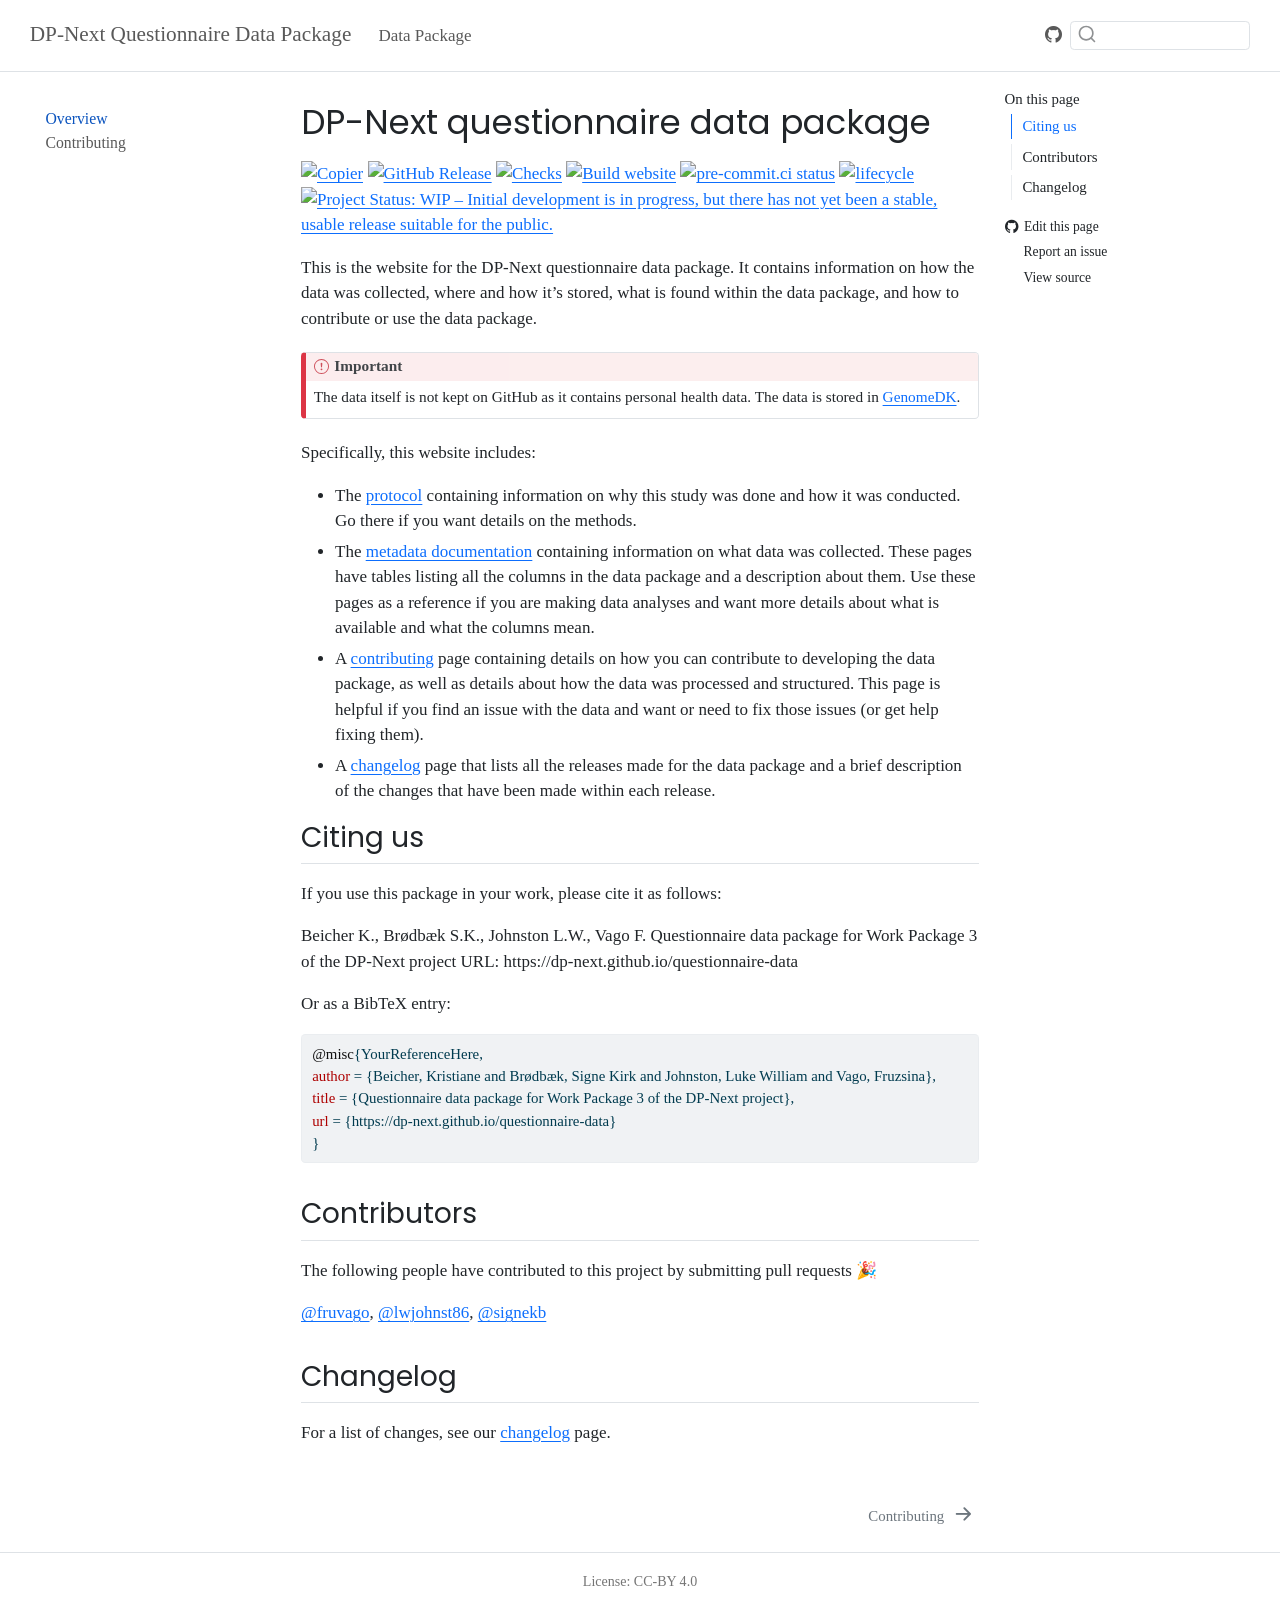
==== index.html @ 66347a00 "Built site for gh-pages" ====
<!DOCTYPE html>
<html xmlns="http://www.w3.org/1999/xhtml" lang="en" xml:lang="en"><head>

<meta charset="utf-8">
<meta name="generator" content="quarto-1.10.19">

<meta name="viewport" content="width=device-width, initial-scale=1.0, user-scalable=yes">


<title>DP-Next questionnaire data package – DP-Next Questionnaire Data Package</title>
<style>
/* Default styles provided by pandoc.
** See https://pandoc.org/MANUAL.html#variables-for-html for config info.
*/
span.smallcaps{font-variant: small-caps;}
div.columns{display: flex; gap: 1.5em;}
div.column{flex: auto;}
@media screen {
div.columns{gap: min(4vw, 1.5em);}
div.column{overflow-x: auto;}
}
div.hanging-indent{margin-left: 1.5em; text-indent: -1.5em;}
ul.task-list{list-style: none;}
ul.task-list li input[type="checkbox"] {
  width: 0.8em;
  margin: 0 0.8em 0.2em -1em; /* quarto-specific, see https://github.com/quarto-dev/quarto-cli/issues/4556 */ 
  vertical-align: middle;
}
/* CSS for syntax highlighting */
html { -webkit-text-size-adjust: 100%; }
pre > code.sourceCode { white-space: pre; position: relative; }
pre > code.sourceCode > span { display: inline-block; line-height: 1.25; }
pre > code.sourceCode > span:empty { height: 1.2em; }
.sourceCode { overflow: visible; }
code.sourceCode > span { color: inherit; text-decoration: inherit; }
div.sourceCode { margin: 1em 0; }
pre.sourceCode { margin: 0; }
@media screen {
div.sourceCode { overflow: auto; }
}
@media print {
pre > code.sourceCode { white-space: pre-wrap; }
pre > code.sourceCode > span { text-indent: -5em; padding-left: 5em; }
}
pre.numberSource code
  { counter-reset: source-line 0; }
pre.numberSource code > span
  { position: relative; left: -4em; counter-increment: source-line; }
pre.numberSource code > span > a:first-child::before
  { content: counter(source-line);
    position: relative; left: -1em; text-align: right; vertical-align: baseline;
    border: none; display: inline-block;
    -webkit-touch-callout: none; -webkit-user-select: none;
    -khtml-user-select: none; -moz-user-select: none;
    -ms-user-select: none; user-select: none;
    padding: 0 4px; width: 4em;
  }
pre.numberSource { margin-left: 3em;  padding-left: 4px; }
div.sourceCode
  {   }
@media screen {
pre > code.sourceCode > span > a:first-child::before { text-decoration: underline; }
}
</style>


<script src="site_libs/quarto-nav/quarto-nav.js"></script>
<script src="site_libs/clipboard/clipboard.min.js"></script>
<script src="site_libs/quarto-search/autocomplete.umd.js"></script>
<script src="site_libs/quarto-search/fuse.min.js"></script>
<script src="site_libs/quarto-search/quarto-search.js"></script>
<meta name="quarto:offset" content="./">
<link href="./CONTRIBUTING.html" rel="next">
<script src="site_libs/quarto-html/quarto.js" type="module"></script>
<script src="site_libs/quarto-html/tabsets/tabsets.js" type="module"></script>
<script src="site_libs/quarto-html/popper.min.js"></script>
<script src="site_libs/quarto-html/tippy.umd.min.js"></script>
<script src="site_libs/quarto-html/anchor.min.js"></script>
<link href="site_libs/quarto-html/tippy.css" rel="stylesheet">
<link href="site_libs/quarto-html/quarto-syntax-highlighting-36cdc48dda81c34af8c8a2c16930a59d.css" rel="stylesheet" class="quarto-color-scheme" id="quarto-text-highlighting-styles">
<link href="site_libs/quarto-html/quarto-syntax-highlighting-dark-801cf3bf212bac7d87adccf409322fb4.css" rel="stylesheet" class="quarto-color-scheme quarto-color-alternate" id="quarto-text-highlighting-styles">
<link href="site_libs/quarto-html/quarto-syntax-highlighting-36cdc48dda81c34af8c8a2c16930a59d.css" rel="stylesheet" class="quarto-color-scheme-extra" id="quarto-text-highlighting-styles">
<script src="site_libs/bootstrap/bootstrap.min.js"></script>
<link href="site_libs/bootstrap/bootstrap-icons.css" rel="stylesheet">
<link href="site_libs/bootstrap/bootstrap-32b4eb3db1faca2089470d27ab2584d3.min.css" rel="stylesheet" append-hash="true" class="quarto-color-scheme" id="quarto-bootstrap" data-mode="light">
<link href="site_libs/bootstrap/bootstrap-dark-32b4eb3db1faca2089470d27ab2584d3.min.css" rel="stylesheet" append-hash="true" class="quarto-color-scheme quarto-color-alternate" id="quarto-bootstrap" data-mode="light">
<link href="site_libs/bootstrap/bootstrap-32b4eb3db1faca2089470d27ab2584d3.min.css" rel="stylesheet" append-hash="true" class="quarto-color-scheme-extra" id="quarto-bootstrap" data-mode="light">
<script id="quarto-search-options" type="application/json">{
  "location": "navbar",
  "copy-button": false,
  "collapse-after": 3,
  "panel-placement": "end",
  "type": "textbox",
  "limit": 50,
  "keyboard-shortcut": [
    "f",
    "/",
    "s"
  ],
  "language": {
    "search-no-results-text": "No results",
    "search-matching-documents-text": "matching documents",
    "search-copy-link-title": "Copy link to search",
    "search-hide-matches-text": "Hide additional matches",
    "search-more-match-text": "more match in this document",
    "search-more-matches-text": "more matches in this document",
    "search-clear-button-title": "Clear",
    "search-text-placeholder": "",
    "search-detached-cancel-button-title": "Cancel",
    "search-submit-button-title": "Submit",
    "search-label": "Search"
  }
}</script>


</head>

<body class="nav-sidebar floating nav-fixed quarto-light">

<div id="quarto-search-results"></div>
  <header id="quarto-header" class="headroom fixed-top">
    <nav class="navbar navbar-expand-lg " data-bs-theme="dark">
      <div class="navbar-container container-fluid">
      <div class="navbar-brand-container mx-auto">
    <a class="navbar-brand" href="./index.html">
    <span class="navbar-title">DP-Next Questionnaire Data Package</span>
    </a>
  </div>
            <div id="quarto-search" class="" title="Search"></div>
          <button class="navbar-toggler" type="button" data-bs-toggle="collapse" data-bs-target="#navbarCollapse" aria-controls="navbarCollapse" role="menu" aria-expanded="false" aria-label="Toggle navigation" onclick="if (window.quartoToggleHeadroom) { window.quartoToggleHeadroom(); }">
  <span class="navbar-toggler-icon"></span>
</button>
          <div class="collapse navbar-collapse" id="navbarCollapse">
            <ul class="navbar-nav navbar-nav-scroll me-auto">
  <li class="nav-item">
    <a class="nav-link" href="./docs/metadata/index.html"> 
<span class="menu-text">Data Package</span></a>
  </li>  
</ul>
          </div> <!-- /navcollapse -->
            <div class="quarto-navbar-tools">
    <a href="https://github.com/dp-next/questionnaire-data" title="" class="quarto-navigation-tool px-1" aria-label="GitHub icon: Source repository"><i class="bi bi-github"></i></a>
</div>
      </div> <!-- /container-fluid -->
    </nav>
  <nav class="quarto-secondary-nav">
    <div class="container-fluid d-flex">
      <button type="button" class="quarto-btn-toggle btn" data-bs-toggle="collapse" role="button" data-bs-target=".quarto-sidebar-collapse-item" aria-controls="quarto-sidebar" aria-expanded="false" aria-label="Toggle sidebar navigation" onclick="if (window.quartoToggleHeadroom) { window.quartoToggleHeadroom(); }">
        <i class="bi bi-layout-text-sidebar-reverse"></i>
      </button>
        <nav class="quarto-page-breadcrumbs" aria-label="breadcrumb"><ol class="breadcrumb"><li class="breadcrumb-item"><a href="./index.html">Overview</a></li></ol></nav>
        <a class="flex-grow-1" role="navigation" data-bs-toggle="collapse" data-bs-target=".quarto-sidebar-collapse-item" aria-controls="quarto-sidebar" aria-expanded="false" aria-label="Toggle sidebar navigation" onclick="if (window.quartoToggleHeadroom) { window.quartoToggleHeadroom(); }">      
        </a>
    </div>
  </nav>
</header>
<!-- content -->
<div id="quarto-content" class="quarto-container page-columns page-rows-contents page-layout-article page-navbar">
<!-- sidebar -->
  <nav id="quarto-sidebar" class="sidebar collapse collapse-horizontal quarto-sidebar-collapse-item sidebar-navigation floating overflow-auto">
    <div class="sidebar-menu-container"> 
    <ul class="list-unstyled mt-1">
        <li class="sidebar-item">
  <div class="sidebar-item-container"> 
  <a href="./index.html" class="sidebar-item-text sidebar-link active">
 <span class="menu-text">Overview</span></a>
  </div>
</li>
        <li class="sidebar-item">
  <div class="sidebar-item-container"> 
  <a href="./CONTRIBUTING.html" class="sidebar-item-text sidebar-link">
 <span class="menu-text">Contributing</span></a>
  </div>
</li>
    </ul>
    </div>
</nav>
<div id="quarto-sidebar-glass" class="quarto-sidebar-collapse-item" data-bs-toggle="collapse" data-bs-target=".quarto-sidebar-collapse-item"></div>
<!-- margin-sidebar -->
    <div id="quarto-margin-sidebar" class="sidebar margin-sidebar">
        <nav id="TOC" role="doc-toc" class="toc-active">
    <h2 id="toc-title">On this page</h2>
   
  <ul>
  <li><a href="#citing-us" id="toc-citing-us" class="nav-link active" data-scroll-target="#citing-us">Citing us</a></li>
  <li><a href="#contributors" id="toc-contributors" class="nav-link" data-scroll-target="#contributors">Contributors</a></li>
  <li><a href="#changelog" id="toc-changelog" class="nav-link" data-scroll-target="#changelog">Changelog</a></li>
  </ul>
<div class="toc-actions"><ul><li><a href="https://github.com/dp-next/questionnaire-data/edit/main/index.qmd" class="toc-action"><i class="bi bi-github"></i>Edit this page</a></li><li><a href="https://github.com/dp-next/questionnaire-data/issues/new" class="toc-action"><i class="bi empty"></i>Report an issue</a></li><li><a href="https://github.com/dp-next/questionnaire-data/blob/main/index.qmd" class="toc-action"><i class="bi empty"></i>View source</a></li></ul></div></nav>
    </div>
<!-- main -->
<main class="content" id="quarto-document-content">

<header id="title-block-header" class="quarto-title-block default">
<div class="quarto-title">
<h1 class="title">DP-Next questionnaire data package</h1>
</div>



<div class="quarto-title-meta">

    
  
    
  </div>
  


</header>


<!-- TODO: Include DOI after uploading -->
<p><a href="https://github.com/copier-org/copier"><img src="https://img.shields.io/endpoint?url=https://raw.githubusercontent.com/copier-org/copier/master/img/badge/badge-grayscale-inverted-border-teal.json?raw=true.svg" class="img-fluid" alt="Copier"></a> <a href="https://github.com/dp-next/questionnaire-data/releases/latest"><img src="https://img.shields.io/github/v/release/dp-next/questionnaire-data.svg" class="img-fluid" alt="GitHub Release"></a> <a href="https://github.com/dp-next/questionnaire-data/actions/workflows/checks.yml"><img src="https://github.com/dp-next/questionnaire-data/actions/workflows/checks.yml/badge.svg" class="img-fluid" alt="Checks"></a> <a href="https://github.com/dp-next/questionnaire-data/actions/workflows/build-website.yml"><img src="https://github.com/dp-next/questionnaire-data/actions/workflows/build-website.yml/badge.svg" class="img-fluid" alt="Build website"></a> <a href="https://results.pre-commit.ci/latest/github/dp-next/questionnaire-data/main"><img src="https://results.pre-commit.ci/badge/github/dp-next/questionnaire-data/main.svg" class="img-fluid" alt="pre-commit.ci status"></a> <a href="https://lifecycle.r-lib.org/articles/stages.html#experimental"><img src="https://lifecycle.r-lib.org/articles/figures/lifecycle-experimental.svg" class="img-fluid" alt="lifecycle"></a> <a href="https://www.repostatus.org/#wip"><img src="https://www.repostatus.org/badges/latest/wip.svg" class="img-fluid" alt="Project Status: WIP – Initial development is in progress, but there has not yet been a stable, usable release suitable for the public."></a> <!-- [![Project Status: Active – The project has reached a stable, usable state and is being actively developed.](https://www.repostatus.org/badges/latest/active.svg)](https://www.repostatus.org/#active) --></p>
<p>This is the website for the DP-Next questionnaire data package. It contains information on how the data was collected, where and how it’s stored, what is found within the data package, and how to contribute or use the data package.</p>
<div class="callout callout-style-default callout-important callout-titled">
<div class="callout-header d-flex align-content-center">
<div class="callout-icon-container">
<i class="callout-icon"></i>
</div>
<div class="callout-title-container flex-fill">
Important
</div>
</div>
<div class="callout-body-container callout-body">
<p>The data itself is not kept on GitHub as it contains personal health data. The data is stored in <a href="https://genome.au.dk">GenomeDK</a>.</p>
</div>
</div>
<p>Specifically, this website includes:</p>
<ul>
<li>The <a href="docs/protocol.qmd">protocol</a> containing information on why this study was done and how it was conducted. Go there if you want details on the methods.</li>
<li>The <a href="./docs/metadata/index.html">metadata documentation</a> containing information on what data was collected. These pages have tables listing all the columns in the data package and a description about them. Use these pages as a reference if you are making data analyses and want more details about what is available and what the columns mean.</li>
<li>A <a href="./CONTRIBUTING.html">contributing</a> page containing details on how you can contribute to developing the data package, as well as details about how the data was processed and structured. This page is helpful if you find an issue with the data and want or need to fix those issues (or get help fixing them).</li>
<li>A <a href="./CHANGELOG.html">changelog</a> page that lists all the releases made for the data package and a brief description of the changes that have been made within each release.</li>
</ul>
<section id="citing-us" class="level2">
<h2 class="anchored" data-anchor-id="citing-us">Citing us</h2>
<p>If you use this package in your work, please cite it as follows:</p>
<p>Beicher K., Brødbæk S.K., Johnston L.W., Vago F. Questionnaire data package for Work Package 3 of the DP-Next project URL: https://dp-next.github.io/questionnaire-data</p>
<p>Or as a BibTeX entry:</p>
<div class="code-copy-outer-scaffold"><div class="sourceCode" id="cb1"><pre class="sourceCode bibtex code-with-copy"><code class="sourceCode bibtex"><span id="cb1-1"><a href="#cb1-1" aria-hidden="true" tabindex="-1"></a><span class="va">@misc</span>{<span class="ot">YourReferenceHere</span>,</span>
<span id="cb1-2"><a href="#cb1-2" aria-hidden="true" tabindex="-1"></a><span class="dt">author</span> = {Beicher, Kristiane and Brødbæk, Signe Kirk and Johnston, Luke William and Vago, Fruzsina},</span>
<span id="cb1-3"><a href="#cb1-3" aria-hidden="true" tabindex="-1"></a><span class="dt">title</span> = {Questionnaire data package for Work Package 3 of the DP-Next project},</span>
<span id="cb1-4"><a href="#cb1-4" aria-hidden="true" tabindex="-1"></a><span class="dt">url</span> = {https://dp-next.github.io/questionnaire-data}</span>
<span id="cb1-5"><a href="#cb1-5" aria-hidden="true" tabindex="-1"></a>}</span></code></pre></div><button title="Copy to Clipboard" class="code-copy-button"><i class="bi"></i></button></div>
</section>
<section id="contributors" class="level2">
<h2 class="anchored" data-anchor-id="contributors">Contributors</h2>
<p>The following people have contributed to this project by submitting pull requests <span class="emoji" data-emoji="tada">🎉</span></p>
<p><a href="https://github.com/fruvago">@fruvago</a>, <a href="https://github.com/lwjohnst86">@lwjohnst86</a>, <a href="https://github.com/signekb">@signekb</a></p>
</section>
<section id="changelog" class="level2">
<h2 class="anchored" data-anchor-id="changelog">Changelog</h2>
<p>For a list of changes, see our <a href="./CHANGELOG.html">changelog</a> page.</p>


</section>

</main> <!-- /main -->
<script id="quarto-html-after-body" type="application/javascript">
  window.document.addEventListener("DOMContentLoaded", function (event) {
    const icon = "";
    const anchorJS = new window.AnchorJS();
    anchorJS.options = {
      placement: 'right',
      icon: icon
    };
    anchorJS.add('.anchored');
    const isCodeAnnotation = (el) => {
      for (const clz of el.classList) {
        if (clz.startsWith('code-annotation-')) {                     
          return true;
        }
      }
      return false;
    }
    const onCopySuccess = function(e) {
      // button target
      const button = e.trigger;
      // don't keep focus
      button.blur();
      // flash "checked"
      button.classList.add('code-copy-button-checked');
      var currentTitle = button.getAttribute("title");
      button.setAttribute("title", "Copied!");
      let tooltip;
      if (window.bootstrap) {
        button.setAttribute("data-bs-toggle", "tooltip");
        button.setAttribute("data-bs-placement", "left");
        button.setAttribute("data-bs-title", "Copied!");
        tooltip = new bootstrap.Tooltip(button, 
          { trigger: "manual", 
            customClass: "code-copy-button-tooltip",
            offset: [0, -8]});
        tooltip.show();    
      }
      setTimeout(function() {
        if (tooltip) {
          tooltip.hide();
          button.removeAttribute("data-bs-title");
          button.removeAttribute("data-bs-toggle");
          button.removeAttribute("data-bs-placement");
        }
        button.setAttribute("title", currentTitle);
        button.classList.remove('code-copy-button-checked');
      }, 1000);
      // clear code selection
      e.clearSelection();
    }
    const getTextToCopy = function(trigger) {
      const outerScaffold = trigger.parentElement.cloneNode(true);
      const codeEl = outerScaffold.querySelector('code');
      for (const childEl of codeEl.children) {
        if (isCodeAnnotation(childEl)) {
          childEl.remove();
        }
      }
      return codeEl.innerText;
    }
    const clipboard = new window.ClipboardJS('.code-copy-button:not([data-in-quarto-modal])', {
      text: getTextToCopy
    });
    clipboard.on('success', onCopySuccess);
    if (window.document.getElementById('quarto-embedded-source-code-modal')) {
      const clipboardModal = new window.ClipboardJS('.code-copy-button[data-in-quarto-modal]', {
        text: getTextToCopy,
        container: window.document.getElementById('quarto-embedded-source-code-modal')
      });
      clipboardModal.on('success', onCopySuccess);
    }
      var localhostRegex = new RegExp(/^(?:http|https):\/\/localhost\:?[0-9]*\//);
      var mailtoRegex = new RegExp(/^mailto:/);
        var filterRegex = new RegExp("https:\/\/dp-next\.github\.io\/questionnaire-data");
      var isInternal = (href) => {
          return filterRegex.test(href) || localhostRegex.test(href) || mailtoRegex.test(href);
      }
      // Inspect non-navigation links and adorn them if external
     var links = window.document.querySelectorAll('a[href]:not(.nav-link):not(.navbar-brand):not(.toc-action):not(.sidebar-link):not(.sidebar-item-toggle):not(.pagination-link):not(.no-external):not([aria-hidden]):not(.dropdown-item):not(.quarto-navigation-tool):not(.about-link)');
      for (var i=0; i<links.length; i++) {
        const link = links[i];
        if (!isInternal(link.href)) {
          // undo the damage that might have been done by quarto-nav.js in the case of
          // links that we want to consider external
          if (link.dataset.originalHref !== undefined) {
            link.href = link.dataset.originalHref;
          }
        }
      }
    function tippyHover(el, contentFn, onTriggerFn, onUntriggerFn) {
      const config = {
        allowHTML: true,
        maxWidth: 500,
        delay: 100,
        arrow: false,
        appendTo: function(el) {
            return el.parentElement;
        },
        interactive: true,
        interactiveBorder: 10,
        theme: 'quarto',
        placement: 'bottom-start',
      };
      if (contentFn) {
        config.content = contentFn;
      }
      if (onTriggerFn) {
        config.onTrigger = onTriggerFn;
      }
      if (onUntriggerFn) {
        config.onUntrigger = onUntriggerFn;
      }
      window.tippy(el, config); 
    }
    const noterefs = window.document.querySelectorAll('a[role="doc-noteref"]');
    for (var i=0; i<noterefs.length; i++) {
      const ref = noterefs[i];
      tippyHover(ref, function() {
        // use id or data attribute instead here
        let href = ref.getAttribute('data-footnote-href') || ref.getAttribute('href');
        try { href = new URL(href).hash; } catch {}
        const id = href.replace(/^#\/?/, "");
        const note = window.document.getElementById(id);
        if (note) {
          return note.innerHTML;
        } else {
          return "";
        }
      });
    }
    const xrefs = window.document.querySelectorAll('a.quarto-xref');
    const processXRef = (id, note) => {
      // Strip column container classes
      const stripColumnClz = (el) => {
        el.classList.remove("page-full", "page-columns");
        if (el.children) {
          for (const child of el.children) {
            stripColumnClz(child);
          }
        }
      }
      stripColumnClz(note)
      if (id === null || id.startsWith('sec-')) {
        // Special case sections, only their first couple elements
        const container = document.createElement("div");
        if (note.children && note.children.length > 2) {
          container.appendChild(note.children[0].cloneNode(true));
          for (let i = 1; i < note.children.length; i++) {
            const child = note.children[i];
            if (child.tagName === "P" && child.innerText === "") {
              continue;
            } else {
              container.appendChild(child.cloneNode(true));
              break;
            }
          }
          if (window.Quarto?.typesetMath) {
            window.Quarto.typesetMath(container);
          }
          return container.innerHTML
        } else {
          if (window.Quarto?.typesetMath) {
            window.Quarto.typesetMath(note);
          }
          return note.innerHTML;
        }
      } else {
        // Remove any anchor links if they are present
        const anchorLink = note.querySelector('a.anchorjs-link');
        if (anchorLink) {
          anchorLink.remove();
        }
        if (window.Quarto?.typesetMath) {
          window.Quarto.typesetMath(note);
        }
        if (note.classList.contains("callout")) {
          return note.outerHTML;
        } else {
          return note.innerHTML;
        }
      }
    }
    for (var i=0; i<xrefs.length; i++) {
      const xref = xrefs[i];
      tippyHover(xref, undefined, function(instance) {
        instance.disable();
        let url = xref.getAttribute('href');
        let hash = undefined; 
        if (url.startsWith('#')) {
          hash = url;
        } else {
          try { hash = new URL(url).hash; } catch {}
        }
        if (hash) {
          const id = hash.replace(/^#\/?/, "");
          const note = window.document.getElementById(id);
          if (note !== null) {
            try {
              const html = processXRef(id, note.cloneNode(true));
              instance.setContent(html);
            } finally {
              instance.enable();
              instance.show();
            }
          } else {
            // See if we can fetch this
            fetch(url.split('#')[0])
            .then(res => res.text())
            .then(html => {
              const parser = new DOMParser();
              const htmlDoc = parser.parseFromString(html, "text/html");
              const note = htmlDoc.getElementById(id);
              if (note !== null) {
                const html = processXRef(id, note);
                instance.setContent(html);
              } 
            }).finally(() => {
              instance.enable();
              instance.show();
            });
          }
        } else {
          // See if we can fetch a full url (with no hash to target)
          // This is a special case and we should probably do some content thinning / targeting
          fetch(url)
          .then(res => res.text())
          .then(html => {
            const parser = new DOMParser();
            const htmlDoc = parser.parseFromString(html, "text/html");
            const note = htmlDoc.querySelector('main.content');
            if (note !== null) {
              // This should only happen for chapter cross references
              // (since there is no id in the URL)
              // remove the first header
              if (note.children.length > 0 && note.children[0].tagName === "HEADER") {
                note.children[0].remove();
              }
              const html = processXRef(null, note);
              instance.setContent(html);
            } 
          }).finally(() => {
            instance.enable();
            instance.show();
          });
        }
      }, function(instance) {
      });
    }
        let selectedAnnoteEl;
        const selectorForAnnotation = ( cell, annotation) => {
          let cellAttr = 'data-code-cell="' + cell + '"';
          let lineAttr = 'data-code-annotation="' +  annotation + '"';
          const selector = 'span[' + cellAttr + '][' + lineAttr + ']';
          return selector;
        }
        const selectCodeLines = (annoteEl) => {
          const doc = window.document;
          const targetCell = annoteEl.getAttribute("data-target-cell");
          const targetAnnotation = annoteEl.getAttribute("data-target-annotation");
          const annoteSpan = window.document.querySelector(selectorForAnnotation(targetCell, targetAnnotation));
          const lines = annoteSpan.getAttribute("data-code-lines").split(",");
          const lineIds = lines.map((line) => {
            return targetCell + "-" + line;
          })
          let top = null;
          let height = null;
          let parent = null;
          if (lineIds.length > 0) {
              //compute the position of the single el (top and bottom and make a div)
              const el = window.document.getElementById(lineIds[0]);
              top = el.offsetTop;
              height = el.offsetHeight;
              parent = el.parentElement.parentElement;
            if (lineIds.length > 1) {
              const lastEl = window.document.getElementById(lineIds[lineIds.length - 1]);
              const bottom = lastEl.offsetTop + lastEl.offsetHeight;
              height = bottom - top;
            }
            if (top !== null && height !== null && parent !== null) {
              // cook up a div (if necessary) and position it 
              let div = window.document.getElementById("code-annotation-line-highlight");
              if (div === null) {
                div = window.document.createElement("div");
                div.setAttribute("id", "code-annotation-line-highlight");
                div.style.position = 'absolute';
                parent.appendChild(div);
              }
              div.style.top = top - 2 + "px";
              div.style.height = height + 4 + "px";
              div.style.left = 0;
              let gutterDiv = window.document.getElementById("code-annotation-line-highlight-gutter");
              if (gutterDiv === null) {
                gutterDiv = window.document.createElement("div");
                gutterDiv.setAttribute("id", "code-annotation-line-highlight-gutter");
                gutterDiv.style.position = 'absolute';
                const codeCell = window.document.getElementById(targetCell);
                const gutter = codeCell.querySelector('.code-annotation-gutter');
                gutter.appendChild(gutterDiv);
              }
              gutterDiv.style.top = top - 2 + "px";
              gutterDiv.style.height = height + 4 + "px";
            }
            selectedAnnoteEl = annoteEl;
          }
        };
        const unselectCodeLines = () => {
          const elementsIds = ["code-annotation-line-highlight", "code-annotation-line-highlight-gutter"];
          elementsIds.forEach((elId) => {
            const div = window.document.getElementById(elId);
            if (div) {
              div.remove();
            }
          });
          selectedAnnoteEl = undefined;
        };
          // Handle positioning of the toggle
      window.addEventListener(
        "resize",
        throttle(() => {
          elRect = undefined;
          if (selectedAnnoteEl) {
            selectCodeLines(selectedAnnoteEl);
          }
        }, 10)
      );
      function throttle(fn, ms) {
      let throttle = false;
      let timer;
        return (...args) => {
          if(!throttle) { // first call gets through
              fn.apply(this, args);
              throttle = true;
          } else { // all the others get throttled
              if(timer) clearTimeout(timer); // cancel #2
              timer = setTimeout(() => {
                fn.apply(this, args);
                timer = throttle = false;
              }, ms);
          }
        };
      }
        // Attach click handler to the DT
        const annoteDls = window.document.querySelectorAll('dt[data-target-cell]');
        for (const annoteDlNode of annoteDls) {
          annoteDlNode.addEventListener('click', (event) => {
            const clickedEl = event.target;
            if (clickedEl !== selectedAnnoteEl) {
              unselectCodeLines();
              const activeEl = window.document.querySelector('dt[data-target-cell].code-annotation-active');
              if (activeEl) {
                activeEl.classList.remove('code-annotation-active');
              }
              selectCodeLines(clickedEl);
              clickedEl.classList.add('code-annotation-active');
            } else {
              // Unselect the line
              unselectCodeLines();
              clickedEl.classList.remove('code-annotation-active');
            }
          });
        }
    const findCites = (el) => {
      const parentEl = el.parentElement;
      if (parentEl) {
        const cites = parentEl.dataset.cites;
        if (cites) {
          return {
            el,
            cites: cites.split(' ')
          };
        } else {
          return findCites(el.parentElement)
        }
      } else {
        return undefined;
      }
    };
    var bibliorefs = window.document.querySelectorAll('a[role="doc-biblioref"]');
    for (var i=0; i<bibliorefs.length; i++) {
      const ref = bibliorefs[i];
      const citeInfo = findCites(ref);
      if (citeInfo) {
        tippyHover(citeInfo.el, function() {
          var popup = window.document.createElement('div');
          citeInfo.cites.forEach(function(cite) {
            var citeDiv = window.document.createElement('div');
            citeDiv.classList.add('hanging-indent');
            citeDiv.classList.add('csl-entry');
            var biblioDiv = window.document.getElementById('ref-' + cite);
            if (biblioDiv) {
              citeDiv.innerHTML = biblioDiv.innerHTML;
            }
            popup.appendChild(citeDiv);
          });
          return popup.innerHTML;
        });
      }
    }
  });
  </script>
<nav class="page-navigation">
  <div class="nav-page nav-page-previous">
  </div>
  <div class="nav-page nav-page-next">
      <a href="./CONTRIBUTING.html" class="pagination-link" aria-label="Contributing">
        <span class="nav-page-text">Contributing</span> <i class="bi bi-arrow-right-short"></i>
      </a>
  </div>
</nav>
</div> <!-- /content -->
<footer class="footer">
  <div class="nav-footer">
    <div class="nav-footer-left">
      &nbsp;
    </div>   
    <div class="nav-footer-center">
      <ul class="footer-items list-unstyled">
    <li class="nav-item">
 License: CC-BY 4.0
  </li>  
</ul>
    <div class="toc-actions d-sm-block d-md-none"><ul><li><a href="https://github.com/dp-next/questionnaire-data/edit/main/index.qmd" class="toc-action"><i class="bi bi-github"></i>Edit this page</a></li><li><a href="https://github.com/dp-next/questionnaire-data/issues/new" class="toc-action"><i class="bi empty"></i>Report an issue</a></li><li><a href="https://github.com/dp-next/questionnaire-data/blob/main/index.qmd" class="toc-action"><i class="bi empty"></i>View source</a></li></ul></div></div>
    <div class="nav-footer-right">
      &nbsp;
    </div>
  </div>
</footer>




</body></html>
---- site_libs/quarto-html/tippy.css ----
.tippy-box[data-animation=fade][data-state=hidden]{opacity:0}[data-tippy-root]{max-width:calc(100vw - 10px)}.tippy-box{position:relative;background-color:#333;color:#fff;border-radius:4px;font-size:14px;line-height:1.4;white-space:normal;outline:0;transition-property:transform,visibility,opacity}.tippy-box[data-placement^=top]>.tippy-arrow{bottom:0}.tippy-box[data-placement^=top]>.tippy-arrow:before{bottom:-7px;left:0;border-width:8px 8px 0;border-top-color:initial;transform-origin:center top}.tippy-box[data-placement^=bottom]>.tippy-arrow{top:0}.tippy-box[data-placement^=bottom]>.tippy-arrow:before{top:-7px;left:0;border-width:0 8px 8px;border-bottom-color:initial;transform-origin:center bottom}.tippy-box[data-placement^=left]>.tippy-arrow{right:0}.tippy-box[data-placement^=left]>.tippy-arrow:before{border-width:8px 0 8px 8px;border-left-color:initial;right:-7px;transform-origin:center left}.tippy-box[data-placement^=right]>.tippy-arrow{left:0}.tippy-box[data-placement^=right]>.tippy-arrow:before{left:-7px;border-width:8px 8px 8px 0;border-right-color:initial;transform-origin:center right}.tippy-box[data-inertia][data-state=visible]{transition-timing-function:cubic-bezier(.54,1.5,.38,1.11)}.tippy-arrow{width:16px;height:16px;color:#333}.tippy-arrow:before{content:"";position:absolute;border-color:transparent;border-style:solid}.tippy-content{position:relative;padding:5px 9px;z-index:1}
---- site_libs/quarto-html/quarto-syntax-highlighting-36cdc48dda81c34af8c8a2c16930a59d.css ----
/* quarto syntax highlight colors */
:root {
  --quarto-hl-ot-color: #003B4F;
  --quarto-hl-at-color: #657422;
  --quarto-hl-ss-color: #20794D;
  --quarto-hl-an-color: #5E5E5E;
  --quarto-hl-fu-color: #4758AB;
  --quarto-hl-st-color: #20794D;
  --quarto-hl-cf-color: #003B4F;
  --quarto-hl-op-color: #5E5E5E;
  --quarto-hl-er-color: #AD0000;
  --quarto-hl-bn-color: #AD0000;
  --quarto-hl-al-color: #AD0000;
  --quarto-hl-va-color: #111111;
  --quarto-hl-bu-color: inherit;
  --quarto-hl-ex-color: inherit;
  --quarto-hl-pp-color: #AD0000;
  --quarto-hl-in-color: #5E5E5E;
  --quarto-hl-vs-color: #20794D;
  --quarto-hl-wa-color: #5E5E5E;
  --quarto-hl-do-color: #5E5E5E;
  --quarto-hl-im-color: #00769E;
  --quarto-hl-ch-color: #20794D;
  --quarto-hl-dt-color: #AD0000;
  --quarto-hl-fl-color: #AD0000;
  --quarto-hl-co-color: #5E5E5E;
  --quarto-hl-cv-color: #5E5E5E;
  --quarto-hl-cn-color: #8f5902;
  --quarto-hl-sc-color: #5E5E5E;
  --quarto-hl-dv-color: #AD0000;
  --quarto-hl-kw-color: #003B4F;
}

/* other quarto variables */
:root {
  --quarto-font-monospace: roboto mono;
}

/* syntax highlight based on Pandoc's rules */
pre > code.sourceCode > span {
  color: #003B4F;
}

code.sourceCode > span {
  color: #003B4F;
}

div.sourceCode,
div.sourceCode pre.sourceCode {
  color: #003B4F;
}

/* Normal */
code span {
  color: #003B4F;
}

/* Alert */
code span.al {
  color: #AD0000;
  font-style: inherit;
}

/* Annotation */
code span.an {
  color: #5E5E5E;
  font-style: inherit;
}

/* Attribute */
code span.at {
  color: #657422;
  font-style: inherit;
}

/* BaseN */
code span.bn {
  color: #AD0000;
  font-style: inherit;
}

/* BuiltIn */
code span.bu {
  font-style: inherit;
}

/* ControlFlow */
code span.cf {
  color: #003B4F;
  font-weight: bold;
  font-style: inherit;
}

/* Char */
code span.ch {
  color: #20794D;
  font-style: inherit;
}

/* Constant */
code span.cn {
  color: #8f5902;
  font-style: inherit;
}

/* Comment */
code span.co {
  color: #5E5E5E;
  font-style: inherit;
}

/* CommentVar */
code span.cv {
  color: #5E5E5E;
  font-style: italic;
}

/* Documentation */
code span.do {
  color: #5E5E5E;
  font-style: italic;
}

/* DataType */
code span.dt {
  color: #AD0000;
  font-style: inherit;
}

/* DecVal */
code span.dv {
  color: #AD0000;
  font-style: inherit;
}

/* Error */
code span.er {
  color: #AD0000;
  font-style: inherit;
}

/* Extension */
code span.ex {
  font-style: inherit;
}

/* Float */
code span.fl {
  color: #AD0000;
  font-style: inherit;
}

/* Function */
code span.fu {
  color: #4758AB;
  font-style: inherit;
}

/* Import */
code span.im {
  color: #00769E;
  font-style: inherit;
}

/* Information */
code span.in {
  color: #5E5E5E;
  font-style: inherit;
}

/* Keyword */
code span.kw {
  color: #003B4F;
  font-weight: bold;
  font-style: inherit;
}

/* Operator */
code span.op {
  color: #5E5E5E;
  font-style: inherit;
}

/* Other */
code span.ot {
  color: #003B4F;
  font-style: inherit;
}

/* Preprocessor */
code span.pp {
  color: #AD0000;
  font-style: inherit;
}

/* SpecialChar */
code span.sc {
  color: #5E5E5E;
  font-style: inherit;
}

/* SpecialString */
code span.ss {
  color: #20794D;
  font-style: inherit;
}

/* String */
code span.st {
  color: #20794D;
  font-style: inherit;
}

/* Variable */
code span.va {
  color: #111111;
  font-style: inherit;
}

/* VerbatimString */
code span.vs {
  color: #20794D;
  font-style: inherit;
}

/* Warning */
code span.wa {
  color: #5E5E5E;
  font-style: italic;
}

.prevent-inlining {
  content: "</";
}

/*# sourceMappingURL=dc23e8f21b7667164a30c08d434cccb6.css.map */
---- site_libs/quarto-html/quarto-syntax-highlighting-dark-801cf3bf212bac7d87adccf409322fb4.css ----
/* quarto syntax highlight colors */
:root {
  --quarto-hl-al-color: #f07178;
  --quarto-hl-an-color: #d4d0ab;
  --quarto-hl-at-color: #00e0e0;
  --quarto-hl-bn-color: #d4d0ab;
  --quarto-hl-bu-color: #abe338;
  --quarto-hl-ch-color: #abe338;
  --quarto-hl-co-color: #f8f8f2;
  --quarto-hl-cv-color: #ffd700;
  --quarto-hl-cn-color: #ffd700;
  --quarto-hl-cf-color: #ffa07a;
  --quarto-hl-dt-color: #ffa07a;
  --quarto-hl-dv-color: #d4d0ab;
  --quarto-hl-do-color: #f8f8f2;
  --quarto-hl-er-color: #f07178;
  --quarto-hl-ex-color: #00e0e0;
  --quarto-hl-fl-color: #d4d0ab;
  --quarto-hl-fu-color: #ffa07a;
  --quarto-hl-im-color: #abe338;
  --quarto-hl-in-color: #d4d0ab;
  --quarto-hl-kw-color: #ffa07a;
  --quarto-hl-op-color: #ffa07a;
  --quarto-hl-ot-color: #00e0e0;
  --quarto-hl-pp-color: #dcc6e0;
  --quarto-hl-re-color: #00e0e0;
  --quarto-hl-sc-color: #abe338;
  --quarto-hl-ss-color: #abe338;
  --quarto-hl-st-color: #abe338;
  --quarto-hl-va-color: #00e0e0;
  --quarto-hl-vs-color: #abe338;
  --quarto-hl-wa-color: #dcc6e0;
}

/* other quarto variables */
:root {
  --quarto-font-monospace: roboto mono;
}

/* syntax highlight based on Pandoc's rules */
pre > code.sourceCode > span {
  color: #f8f8f2;
}

code.sourceCode > span {
  color: #f8f8f2;
}

div.sourceCode,
div.sourceCode pre.sourceCode {
  color: #f8f8f2;
}

/* Normal */
code span {
  color: #f8f8f2;
}

/* Alert */
code span.al {
  color: #f07178;
}

/* Annotation */
code span.an {
  color: #d4d0ab;
}

/* Attribute */
code span.at {
  color: #00e0e0;
}

/* BaseN */
code span.bn {
  color: #d4d0ab;
}

/* BuiltIn */
code span.bu {
  color: #abe338;
}

/* ControlFlow */
code span.cf {
  font-weight: bold;
  color: #ffa07a;
}

/* Char */
code span.ch {
  color: #abe338;
}

/* Constant */
code span.cn {
  color: #ffd700;
}

/* Comment */
code span.co {
  font-style: italic;
  color: #f8f8f2;
}

/* CommentVar */
code span.cv {
  color: #ffd700;
}

/* Documentation */
code span.do {
  color: #f8f8f2;
}

/* DataType */
code span.dt {
  color: #ffa07a;
}

/* DecVal */
code span.dv {
  color: #d4d0ab;
}

/* Error */
code span.er {
  color: #f07178;
  text-decoration: underline;
}

/* Extension */
code span.ex {
  font-weight: bold;
  color: #00e0e0;
}

/* Float */
code span.fl {
  color: #d4d0ab;
}

/* Function */
code span.fu {
  color: #ffa07a;
}

/* Import */
code span.im {
  color: #abe338;
}

/* Information */
code span.in {
  color: #d4d0ab;
}

/* Keyword */
code span.kw {
  font-weight: bold;
  color: #ffa07a;
}

/* Operator */
code span.op {
  color: #ffa07a;
}

/* Other */
code span.ot {
  color: #00e0e0;
}

/* Preprocessor */
code span.pp {
  color: #dcc6e0;
}

/* RegionMarker */
code span.re {
  background-color: #f8f8f2;
  color: #00e0e0;
}

/* SpecialChar */
code span.sc {
  color: #abe338;
}

/* SpecialString */
code span.ss {
  color: #abe338;
}

/* String */
code span.st {
  color: #abe338;
}

/* Variable */
code span.va {
  color: #00e0e0;
}

/* VerbatimString */
code span.vs {
  color: #abe338;
}

/* Warning */
code span.wa {
  color: #dcc6e0;
}

.prevent-inlining {
  content: "</";
}

/*# sourceMappingURL=9d95c8983fd55051c37c1d6f65aa9a3f.css.map */
---- site_libs/quarto-html/quarto-syntax-highlighting-36cdc48dda81c34af8c8a2c16930a59d.css ----
/* quarto syntax highlight colors */
:root {
  --quarto-hl-ot-color: #003B4F;
  --quarto-hl-at-color: #657422;
  --quarto-hl-ss-color: #20794D;
  --quarto-hl-an-color: #5E5E5E;
  --quarto-hl-fu-color: #4758AB;
  --quarto-hl-st-color: #20794D;
  --quarto-hl-cf-color: #003B4F;
  --quarto-hl-op-color: #5E5E5E;
  --quarto-hl-er-color: #AD0000;
  --quarto-hl-bn-color: #AD0000;
  --quarto-hl-al-color: #AD0000;
  --quarto-hl-va-color: #111111;
  --quarto-hl-bu-color: inherit;
  --quarto-hl-ex-color: inherit;
  --quarto-hl-pp-color: #AD0000;
  --quarto-hl-in-color: #5E5E5E;
  --quarto-hl-vs-color: #20794D;
  --quarto-hl-wa-color: #5E5E5E;
  --quarto-hl-do-color: #5E5E5E;
  --quarto-hl-im-color: #00769E;
  --quarto-hl-ch-color: #20794D;
  --quarto-hl-dt-color: #AD0000;
  --quarto-hl-fl-color: #AD0000;
  --quarto-hl-co-color: #5E5E5E;
  --quarto-hl-cv-color: #5E5E5E;
  --quarto-hl-cn-color: #8f5902;
  --quarto-hl-sc-color: #5E5E5E;
  --quarto-hl-dv-color: #AD0000;
  --quarto-hl-kw-color: #003B4F;
}

/* other quarto variables */
:root {
  --quarto-font-monospace: roboto mono;
}

/* syntax highlight based on Pandoc's rules */
pre > code.sourceCode > span {
  color: #003B4F;
}

code.sourceCode > span {
  color: #003B4F;
}

div.sourceCode,
div.sourceCode pre.sourceCode {
  color: #003B4F;
}

/* Normal */
code span {
  color: #003B4F;
}

/* Alert */
code span.al {
  color: #AD0000;
  font-style: inherit;
}

/* Annotation */
code span.an {
  color: #5E5E5E;
  font-style: inherit;
}

/* Attribute */
code span.at {
  color: #657422;
  font-style: inherit;
}

/* BaseN */
code span.bn {
  color: #AD0000;
  font-style: inherit;
}

/* BuiltIn */
code span.bu {
  font-style: inherit;
}

/* ControlFlow */
code span.cf {
  color: #003B4F;
  font-weight: bold;
  font-style: inherit;
}

/* Char */
code span.ch {
  color: #20794D;
  font-style: inherit;
}

/* Constant */
code span.cn {
  color: #8f5902;
  font-style: inherit;
}

/* Comment */
code span.co {
  color: #5E5E5E;
  font-style: inherit;
}

/* CommentVar */
code span.cv {
  color: #5E5E5E;
  font-style: italic;
}

/* Documentation */
code span.do {
  color: #5E5E5E;
  font-style: italic;
}

/* DataType */
code span.dt {
  color: #AD0000;
  font-style: inherit;
}

/* DecVal */
code span.dv {
  color: #AD0000;
  font-style: inherit;
}

/* Error */
code span.er {
  color: #AD0000;
  font-style: inherit;
}

/* Extension */
code span.ex {
  font-style: inherit;
}

/* Float */
code span.fl {
  color: #AD0000;
  font-style: inherit;
}

/* Function */
code span.fu {
  color: #4758AB;
  font-style: inherit;
}

/* Import */
code span.im {
  color: #00769E;
  font-style: inherit;
}

/* Information */
code span.in {
  color: #5E5E5E;
  font-style: inherit;
}

/* Keyword */
code span.kw {
  color: #003B4F;
  font-weight: bold;
  font-style: inherit;
}

/* Operator */
code span.op {
  color: #5E5E5E;
  font-style: inherit;
}

/* Other */
code span.ot {
  color: #003B4F;
  font-style: inherit;
}

/* Preprocessor */
code span.pp {
  color: #AD0000;
  font-style: inherit;
}

/* SpecialChar */
code span.sc {
  color: #5E5E5E;
  font-style: inherit;
}

/* SpecialString */
code span.ss {
  color: #20794D;
  font-style: inherit;
}

/* String */
code span.st {
  color: #20794D;
  font-style: inherit;
}

/* Variable */
code span.va {
  color: #111111;
  font-style: inherit;
}

/* VerbatimString */
code span.vs {
  color: #20794D;
  font-style: inherit;
}

/* Warning */
code span.wa {
  color: #5E5E5E;
  font-style: italic;
}

.prevent-inlining {
  content: "</";
}

/*# sourceMappingURL=dc23e8f21b7667164a30c08d434cccb6.css.map */
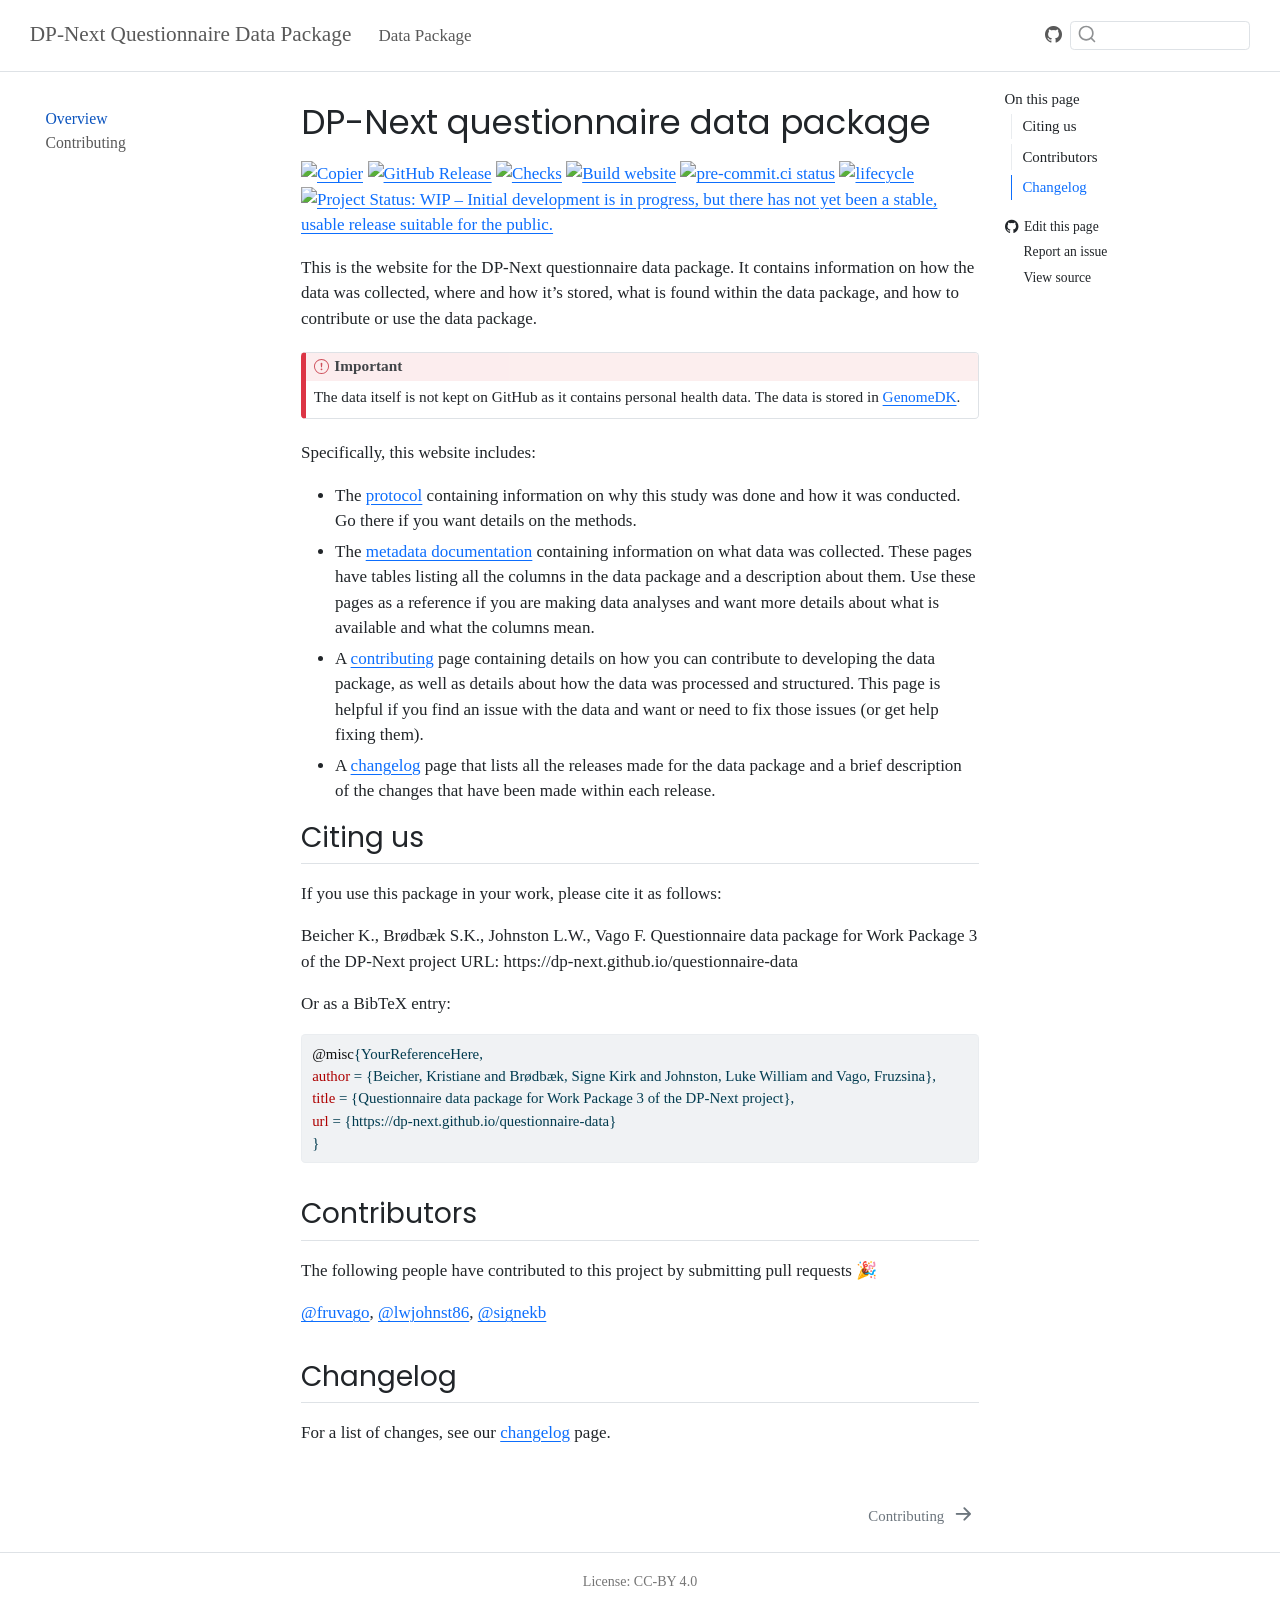
==== commit 9b2d9755: "Built site for gh-pages" ====
--- a/index.html
+++ b/index.html
@@ -2,7 +2,7 @@
 <html xmlns="http://www.w3.org/1999/xhtml" lang="en" xml:lang="en"><head>
 
 <meta charset="utf-8">
-<meta name="generator" content="quarto-1.10.19">
+<meta name="generator" content="quarto-1.11.9">
 
 <meta name="viewport" content="width=device-width, initial-scale=1.0, user-scalable=yes">
 
@@ -73,18 +73,19 @@
 <link href="./CONTRIBUTING.html" rel="next">
 <script src="site_libs/quarto-html/quarto.js" type="module"></script>
 <script src="site_libs/quarto-html/tabsets/tabsets.js" type="module"></script>
+<script src="site_libs/quarto-html/scrollable-regions/scrollable-regions.js" type="module"></script>
 <script src="site_libs/quarto-html/popper.min.js"></script>
 <script src="site_libs/quarto-html/tippy.umd.min.js"></script>
 <script src="site_libs/quarto-html/anchor.min.js"></script>
 <link href="site_libs/quarto-html/tippy.css" rel="stylesheet">
-<link href="site_libs/quarto-html/quarto-syntax-highlighting-36cdc48dda81c34af8c8a2c16930a59d.css" rel="stylesheet" class="quarto-color-scheme" id="quarto-text-highlighting-styles">
-<link href="site_libs/quarto-html/quarto-syntax-highlighting-dark-801cf3bf212bac7d87adccf409322fb4.css" rel="stylesheet" class="quarto-color-scheme quarto-color-alternate" id="quarto-text-highlighting-styles">
-<link href="site_libs/quarto-html/quarto-syntax-highlighting-36cdc48dda81c34af8c8a2c16930a59d.css" rel="stylesheet" class="quarto-color-scheme-extra" id="quarto-text-highlighting-styles">
+<link href="site_libs/quarto-html/quarto-syntax-highlighting-1f42ef86e7bbcd4ef0935f55bd85d622.css" rel="stylesheet" class="quarto-color-scheme" id="quarto-text-highlighting-styles">
+<link href="site_libs/quarto-html/quarto-syntax-highlighting-dark-b2c10e9313c6d05287a68e7950ff1397.css" rel="stylesheet" class="quarto-color-scheme quarto-color-alternate" id="quarto-text-highlighting-styles">
+<link href="site_libs/quarto-html/quarto-syntax-highlighting-1f42ef86e7bbcd4ef0935f55bd85d622.css" rel="stylesheet" class="quarto-color-scheme-extra" id="quarto-text-highlighting-styles">
 <script src="site_libs/bootstrap/bootstrap.min.js"></script>
 <link href="site_libs/bootstrap/bootstrap-icons.css" rel="stylesheet">
-<link href="site_libs/bootstrap/bootstrap-32b4eb3db1faca2089470d27ab2584d3.min.css" rel="stylesheet" append-hash="true" class="quarto-color-scheme" id="quarto-bootstrap" data-mode="light">
-<link href="site_libs/bootstrap/bootstrap-dark-32b4eb3db1faca2089470d27ab2584d3.min.css" rel="stylesheet" append-hash="true" class="quarto-color-scheme quarto-color-alternate" id="quarto-bootstrap" data-mode="light">
-<link href="site_libs/bootstrap/bootstrap-32b4eb3db1faca2089470d27ab2584d3.min.css" rel="stylesheet" append-hash="true" class="quarto-color-scheme-extra" id="quarto-bootstrap" data-mode="light">
+<link href="site_libs/bootstrap/bootstrap-cddffe882cfe10f96020c9dacb3486d8.min.css" rel="stylesheet" append-hash="true" class="quarto-color-scheme" id="quarto-bootstrap" data-mode="light">
+<link href="site_libs/bootstrap/bootstrap-dark-cddffe882cfe10f96020c9dacb3486d8.min.css" rel="stylesheet" append-hash="true" class="quarto-color-scheme quarto-color-alternate" id="quarto-bootstrap" data-mode="light">
+<link href="site_libs/bootstrap/bootstrap-cddffe882cfe10f96020c9dacb3486d8.min.css" rel="stylesheet" append-hash="true" class="quarto-color-scheme-extra" id="quarto-bootstrap" data-mode="light">
 <script id="quarto-search-options" type="application/json">{
   "location": "navbar",
   "copy-button": false,
@@ -115,19 +116,18 @@
 
 </head>
 
-<body class="nav-sidebar floating nav-fixed quarto-light">
+<body class="nav-sidebar floating nav-fixed quarto-light"><a id="quarto-skip-link" class="visually-hidden-focusable" href="#quarto-document-content">Skip to main content</a>
 
 <div id="quarto-search-results"></div>
   <header id="quarto-header" class="headroom fixed-top">
-    <nav class="navbar navbar-expand-lg " data-bs-theme="dark">
+    <nav class="navbar navbar-expand-lg " data-bs-theme="dark" aria-label="Site">
       <div class="navbar-container container-fluid">
       <div class="navbar-brand-container mx-auto">
     <a class="navbar-brand" href="./index.html">
     <span class="navbar-title">DP-Next Questionnaire Data Package</span>
     </a>
   </div>
-            <div id="quarto-search" class="" title="Search"></div>
-          <button class="navbar-toggler" type="button" data-bs-toggle="collapse" data-bs-target="#navbarCollapse" aria-controls="navbarCollapse" role="menu" aria-expanded="false" aria-label="Toggle navigation" onclick="if (window.quartoToggleHeadroom) { window.quartoToggleHeadroom(); }">
+          <button class="navbar-toggler" type="button" data-bs-toggle="collapse" data-bs-target="#navbarCollapse" aria-controls="navbarCollapse" aria-expanded="false" aria-label="Toggle navigation" onclick="if (window.quartoToggleHeadroom) { window.quartoToggleHeadroom(); }">
   <span class="navbar-toggler-icon"></span>
 </button>
           <div class="collapse navbar-collapse" id="navbarCollapse">
@@ -141,15 +141,16 @@
             <div class="quarto-navbar-tools">
     <a href="https://github.com/dp-next/questionnaire-data" title="" class="quarto-navigation-tool px-1" aria-label="GitHub icon: Source repository"><i class="bi bi-github"></i></a>
 </div>
+            <div id="quarto-search" class="" title="Search"></div>
       </div> <!-- /container-fluid -->
     </nav>
-  <nav class="quarto-secondary-nav">
+  <nav class="quarto-secondary-nav" aria-label="Toolbar">
     <div class="container-fluid d-flex">
       <button type="button" class="quarto-btn-toggle btn" data-bs-toggle="collapse" role="button" data-bs-target=".quarto-sidebar-collapse-item" aria-controls="quarto-sidebar" aria-expanded="false" aria-label="Toggle sidebar navigation" onclick="if (window.quartoToggleHeadroom) { window.quartoToggleHeadroom(); }">
         <i class="bi bi-layout-text-sidebar-reverse"></i>
       </button>
-        <nav class="quarto-page-breadcrumbs" aria-label="breadcrumb"><ol class="breadcrumb"><li class="breadcrumb-item"><a href="./index.html">Overview</a></li></ol></nav>
-        <a class="flex-grow-1" role="navigation" data-bs-toggle="collapse" data-bs-target=".quarto-sidebar-collapse-item" aria-controls="quarto-sidebar" aria-expanded="false" aria-label="Toggle sidebar navigation" onclick="if (window.quartoToggleHeadroom) { window.quartoToggleHeadroom(); }">      
+        <nav class="quarto-page-breadcrumbs" aria-label="Breadcrumbs"><ol class="breadcrumb"><li class="breadcrumb-item"><a href="./index.html">Overview</a></li></ol></nav>
+        <a class="flex-grow-1" data-bs-toggle="collapse" data-bs-target=".quarto-sidebar-collapse-item" onclick="if (window.quartoToggleHeadroom) { window.quartoToggleHeadroom(); }">      
         </a>
     </div>
   </nav>
@@ -157,7 +158,7 @@
 <!-- content -->
 <div id="quarto-content" class="quarto-container page-columns page-rows-contents page-layout-article page-navbar">
 <!-- sidebar -->
-  <nav id="quarto-sidebar" class="sidebar collapse collapse-horizontal quarto-sidebar-collapse-item sidebar-navigation floating overflow-auto">
+  <nav id="quarto-sidebar" class="sidebar collapse collapse-horizontal quarto-sidebar-collapse-item sidebar-navigation floating overflow-auto" aria-label="Section">
     <div class="sidebar-menu-container"> 
     <ul class="list-unstyled mt-1">
         <li class="sidebar-item">
@@ -178,7 +179,7 @@
 <div id="quarto-sidebar-glass" class="quarto-sidebar-collapse-item" data-bs-toggle="collapse" data-bs-target=".quarto-sidebar-collapse-item"></div>
 <!-- margin-sidebar -->
     <div id="quarto-margin-sidebar" class="sidebar margin-sidebar">
-        <nav id="TOC" role="doc-toc" class="toc-active">
+        <nav id="TOC" role="doc-toc" aria-labelledby="toc-title" class="toc-active">
     <h2 id="toc-title">On this page</h2>
    
   <ul>
@@ -189,7 +190,7 @@
 <div class="toc-actions"><ul><li><a href="https://github.com/dp-next/questionnaire-data/edit/main/index.qmd" class="toc-action"><i class="bi bi-github"></i>Edit this page</a></li><li><a href="https://github.com/dp-next/questionnaire-data/issues/new" class="toc-action"><i class="bi empty"></i>Report an issue</a></li><li><a href="https://github.com/dp-next/questionnaire-data/blob/main/index.qmd" class="toc-action"><i class="bi empty"></i>View source</a></li></ul></div></nav>
     </div>
 <!-- main -->
-<main class="content" id="quarto-document-content">
+<main class="content" id="quarto-document-content" tabindex="-1">
 
 <header id="title-block-header" class="quarto-title-block default">
 <div class="quarto-title">
@@ -335,7 +336,8 @@
           return filterRegex.test(href) || localhostRegex.test(href) || mailtoRegex.test(href);
       }
       // Inspect non-navigation links and adorn them if external
-     var links = window.document.querySelectorAll('a[href]:not(.nav-link):not(.navbar-brand):not(.toc-action):not(.sidebar-link):not(.sidebar-item-toggle):not(.pagination-link):not(.no-external):not([aria-hidden]):not(.dropdown-item):not(.quarto-navigation-tool):not(.about-link)');
+      window.quartoDecorateExternalLinks = function (root) {
+     var links = (root || window.document).querySelectorAll('a[href]:not(.nav-link):not(.navbar-brand):not(.toc-action):not(.sidebar-link):not(.sidebar-item-toggle):not(.pagination-link):not(.no-external):not([aria-hidden]):not(.dropdown-item):not(.quarto-navigation-tool):not(.about-link)');
       for (var i=0; i<links.length; i++) {
         const link = links[i];
         if (!isInternal(link.href)) {
@@ -344,8 +346,69 @@
           if (link.dataset.originalHref !== undefined) {
             link.href = link.dataset.originalHref;
           }
-        }
-      }
+          if (!link.classList.contains('no-external-icon')) {
+          }
+        }
+      }
+      };
+      window.quartoDecorateExternalLinks(window.document);
+    // Esc closes the popup (WCAG 1.4.13) and focus leaving both trigger and
+    // popup closes it (WCAG 2.4.11); tippy handles neither for interactive popups.
+    const hideOnEscAndFocusOut = {
+      name: 'hideOnEscAndFocusOut',
+      defaultValue: true,
+      fn(instance) {
+        const dismiss = () => {
+          // A show scheduled by the trigger delay would otherwise reopen it
+          instance.clearDelayTimeouts();
+          instance.hide();
+        };
+        const onKeyDown = (event) => {
+          if (event.key !== 'Escape') {
+            return;
+          }
+          // Keep Esc from also reaching page handlers (e.g. reveal.js overview),
+          // except an open reveal.js slide menu, which Esc should close too.
+          // The menu handles keys only when its keyboard option is on.
+          const menuHandlesEsc = window.Reveal?.getPlugin?.('menu')?.isOpen() &&
+            window.Reveal.getConfig().menu?.keyboard !== false;
+          if (!menuHandlesEsc) {
+            event.stopPropagation();
+          }
+          if (instance.popper.contains(window.document.activeElement)) {
+            // Disabled while refocusing so the focus trigger does not reopen it
+            instance.disable();
+            instance.reference.focus();
+            instance.enable();
+          }
+          dismiss();
+        };
+        const onFocusOut = (event) => {
+          const target = event.relatedTarget;
+          if (target && !instance.reference.contains(target) &&
+              !instance.popper.contains(target)) {
+            dismiss();
+          }
+        };
+        // On the trigger too: a click trigger (code-annotations: select) has no
+        // blur handling. Attached for the instance's lifetime so leaving the
+        // trigger also cancels a show still pending on the trigger delay.
+        instance.reference.addEventListener('focusout', onFocusOut);
+        return {
+          onShow() {
+            window.document.addEventListener('keydown', onKeyDown, true);
+            instance.popper.addEventListener('focusout', onFocusOut);
+          },
+          onHide() {
+            window.document.removeEventListener('keydown', onKeyDown, true);
+            instance.popper.removeEventListener('focusout', onFocusOut);
+          },
+          onDestroy() {
+            instance.reference.removeEventListener('focusout', onFocusOut);
+          },
+        };
+      },
+    };
     function tippyHover(el, contentFn, onTriggerFn, onUntriggerFn) {
       const config = {
         allowHTML: true,
@@ -359,6 +422,7 @@
         interactiveBorder: 10,
         theme: 'quarto',
         placement: 'bottom-start',
+        plugins: [hideOnEscAndFocusOut],
       };
       if (contentFn) {
         config.content = contentFn;
@@ -521,44 +585,54 @@
           const lineIds = lines.map((line) => {
             return targetCell + "-" + line;
           })
-          let top = null;
-          let height = null;
-          let parent = null;
+          // Each band is positioned against its own containing block, which is
+          // not the offsetParent of the lines, so place it from client rects.
+          const placeBand = (band, firstEl, lastEl, codeBlock) => {
+            const container = band.offsetParent;
+            if (container === null) {
+              return;
+            }
+            const containerRect = container.getBoundingClientRect();
+            // Reveal.js scales slides with a transform, so convert client
+            // pixels back to the CSS pixels of the container.
+            const scale = containerRect.height / container.offsetHeight || 1;
+            const firstRect = firstEl.getBoundingClientRect();
+            const lastRect = lastEl.getBoundingClientRect();
+            const top = (firstRect.top - containerRect.top) / scale - container.clientTop + container.scrollTop;
+            const height = (lastRect.bottom - firstRect.top) / scale;
+            band.style.top = top - 2 + "px";
+            band.style.height = height + 4 + "px";
+            if (codeBlock) {
+              // Without the copy button wrapper, the containing block is wider
+              // than the code block, so span the code block explicitly.
+              const blockRect = codeBlock.getBoundingClientRect();
+              band.style.left = (blockRect.left - containerRect.left) / scale - container.clientLeft + container.scrollLeft + "px";
+              band.style.width = blockRect.width / scale + "px";
+            }
+          };
           if (lineIds.length > 0) {
-              //compute the position of the single el (top and bottom and make a div)
-              const el = window.document.getElementById(lineIds[0]);
-              top = el.offsetTop;
-              height = el.offsetHeight;
-              parent = el.parentElement.parentElement;
-            if (lineIds.length > 1) {
-              const lastEl = window.document.getElementById(lineIds[lineIds.length - 1]);
-              const bottom = lastEl.offsetTop + lastEl.offsetHeight;
-              height = bottom - top;
-            }
-            if (top !== null && height !== null && parent !== null) {
-              // cook up a div (if necessary) and position it 
-              let div = window.document.getElementById("code-annotation-line-highlight");
-              if (div === null) {
-                div = window.document.createElement("div");
-                div.setAttribute("id", "code-annotation-line-highlight");
-                div.style.position = 'absolute';
-                parent.appendChild(div);
-              }
-              div.style.top = top - 2 + "px";
-              div.style.height = height + 4 + "px";
-              div.style.left = 0;
-              let gutterDiv = window.document.getElementById("code-annotation-line-highlight-gutter");
-              if (gutterDiv === null) {
-                gutterDiv = window.document.createElement("div");
-                gutterDiv.setAttribute("id", "code-annotation-line-highlight-gutter");
-                gutterDiv.style.position = 'absolute';
-                const codeCell = window.document.getElementById(targetCell);
-                const gutter = codeCell.querySelector('.code-annotation-gutter');
-                gutter.appendChild(gutterDiv);
-              }
-              gutterDiv.style.top = top - 2 + "px";
-              gutterDiv.style.height = height + 4 + "px";
-            }
+            const el = window.document.getElementById(lineIds[0]);
+            const lastEl = window.document.getElementById(lineIds[lineIds.length - 1]);
+            const parent = el.parentElement.parentElement;
+            // cook up a div (if necessary) and position it
+            let div = window.document.getElementById("code-annotation-line-highlight");
+            if (div === null) {
+              div = window.document.createElement("div");
+              div.setAttribute("id", "code-annotation-line-highlight");
+              div.style.position = 'absolute';
+              parent.appendChild(div);
+            }
+            placeBand(div, el, lastEl, parent.closest("div.sourceCode") || parent);
+            let gutterDiv = window.document.getElementById("code-annotation-line-highlight-gutter");
+            if (gutterDiv === null) {
+              gutterDiv = window.document.createElement("div");
+              gutterDiv.setAttribute("id", "code-annotation-line-highlight-gutter");
+              gutterDiv.style.position = 'absolute';
+              const codeCell = window.document.getElementById(targetCell);
+              const gutter = codeCell.querySelector('.code-annotation-gutter');
+              gutter.appendChild(gutterDiv);
+            }
+            placeBand(gutterDiv, el, lastEl);
             selectedAnnoteEl = annoteEl;
           }
         };
@@ -657,7 +731,10 @@
     }
   });
   </script>
-<nav class="page-navigation">
+  <script type="application/javascript">
+  window.quartoScrollableRegionsLabels = {"code":"Scrollable code","output":"Scrollable output"};
+  </script>
+<nav class="page-navigation" aria-label="Page">
   <div class="nav-page nav-page-previous">
   </div>
   <div class="nav-page nav-page-next">
--- a/site_libs/quarto-html/quarto-syntax-highlighting-1f42ef86e7bbcd4ef0935f55bd85d622.css
+++ b/site_libs/quarto-html/quarto-syntax-highlighting-1f42ef86e7bbcd4ef0935f55bd85d622.css
@@ -0,0 +1,236 @@
+/* quarto syntax highlight colors */
+:root {
+  --quarto-hl-ot-color: #003B4F;
+  --quarto-hl-at-color: #657422;
+  --quarto-hl-ss-color: #20794D;
+  --quarto-hl-an-color: #5E5E5E;
+  --quarto-hl-fu-color: #4758AB;
+  --quarto-hl-st-color: #20794D;
+  --quarto-hl-cf-color: #003B4F;
+  --quarto-hl-op-color: #5E5E5E;
+  --quarto-hl-er-color: #AD0000;
+  --quarto-hl-bn-color: #AD0000;
+  --quarto-hl-al-color: #AD0000;
+  --quarto-hl-va-color: #111111;
+  --quarto-hl-bu-color: inherit;
+  --quarto-hl-ex-color: inherit;
+  --quarto-hl-pp-color: #AD0000;
+  --quarto-hl-in-color: #5E5E5E;
+  --quarto-hl-vs-color: #20794D;
+  --quarto-hl-wa-color: #5E5E5E;
+  --quarto-hl-do-color: #5E5E5E;
+  --quarto-hl-im-color: #00769E;
+  --quarto-hl-ch-color: #20794D;
+  --quarto-hl-dt-color: #AD0000;
+  --quarto-hl-fl-color: #AD0000;
+  --quarto-hl-co-color: #5E5E5E;
+  --quarto-hl-cv-color: #5E5E5E;
+  --quarto-hl-cn-color: #8f5902;
+  --quarto-hl-sc-color: #5E5E5E;
+  --quarto-hl-dv-color: #AD0000;
+  --quarto-hl-kw-color: #003B4F;
+}
+
+/* other quarto variables */
+:root {
+  --quarto-font-monospace: "roboto mono";
+}
+
+/* syntax highlight based on Pandoc's rules */
+pre > code.sourceCode > span {
+  color: #003B4F;
+}
+
+code.sourceCode > span {
+  color: #003B4F;
+}
+
+div.sourceCode,
+div.sourceCode pre.sourceCode {
+  color: #003B4F;
+}
+
+/* Normal */
+code span {
+  color: #003B4F;
+}
+
+/* Alert */
+code span.al {
+  color: #AD0000;
+  font-style: inherit;
+}
+
+/* Annotation */
+code span.an {
+  color: #5E5E5E;
+  font-style: inherit;
+}
+
+/* Attribute */
+code span.at {
+  color: #657422;
+  font-style: inherit;
+}
+
+/* BaseN */
+code span.bn {
+  color: #AD0000;
+  font-style: inherit;
+}
+
+/* BuiltIn */
+code span.bu {
+  font-style: inherit;
+}
+
+/* ControlFlow */
+code span.cf {
+  color: #003B4F;
+  font-weight: bold;
+  font-style: inherit;
+}
+
+/* Char */
+code span.ch {
+  color: #20794D;
+  font-style: inherit;
+}
+
+/* Constant */
+code span.cn {
+  color: #8f5902;
+  font-style: inherit;
+}
+
+/* Comment */
+code span.co {
+  color: #5E5E5E;
+  font-style: inherit;
+}
+
+/* CommentVar */
+code span.cv {
+  color: #5E5E5E;
+  font-style: italic;
+}
+
+/* Documentation */
+code span.do {
+  color: #5E5E5E;
+  font-style: italic;
+}
+
+/* DataType */
+code span.dt {
+  color: #AD0000;
+  font-style: inherit;
+}
+
+/* DecVal */
+code span.dv {
+  color: #AD0000;
+  font-style: inherit;
+}
+
+/* Error */
+code span.er {
+  color: #AD0000;
+  font-style: inherit;
+}
+
+/* Extension */
+code span.ex {
+  font-style: inherit;
+}
+
+/* Float */
+code span.fl {
+  color: #AD0000;
+  font-style: inherit;
+}
+
+/* Function */
+code span.fu {
+  color: #4758AB;
+  font-style: inherit;
+}
+
+/* Import */
+code span.im {
+  color: #00769E;
+  font-style: inherit;
+}
+
+/* Information */
+code span.in {
+  color: #5E5E5E;
+  font-style: inherit;
+}
+
+/* Keyword */
+code span.kw {
+  color: #003B4F;
+  font-weight: bold;
+  font-style: inherit;
+}
+
+/* Operator */
+code span.op {
+  color: #5E5E5E;
+  font-style: inherit;
+}
+
+/* Other */
+code span.ot {
+  color: #003B4F;
+  font-style: inherit;
+}
+
+/* Preprocessor */
+code span.pp {
+  color: #AD0000;
+  font-style: inherit;
+}
+
+/* SpecialChar */
+code span.sc {
+  color: #5E5E5E;
+  font-style: inherit;
+}
+
+/* SpecialString */
+code span.ss {
+  color: #20794D;
+  font-style: inherit;
+}
+
+/* String */
+code span.st {
+  color: #20794D;
+  font-style: inherit;
+}
+
+/* Variable */
+code span.va {
+  color: #111111;
+  font-style: inherit;
+}
+
+/* VerbatimString */
+code span.vs {
+  color: #20794D;
+  font-style: inherit;
+}
+
+/* Warning */
+code span.wa {
+  color: #5E5E5E;
+  font-style: italic;
+}
+
+.prevent-inlining {
+  content: "</";
+}
+
+/*# sourceMappingURL=48060fe492086f91a82c61ded864e249.css.map */
--- a/site_libs/quarto-html/quarto-syntax-highlighting-dark-b2c10e9313c6d05287a68e7950ff1397.css
+++ b/site_libs/quarto-html/quarto-syntax-highlighting-dark-b2c10e9313c6d05287a68e7950ff1397.css
@@ -0,0 +1,219 @@
+/* quarto syntax highlight colors */
+:root {
+  --quarto-hl-al-color: #f07178;
+  --quarto-hl-an-color: #d4d0ab;
+  --quarto-hl-at-color: #00e0e0;
+  --quarto-hl-bn-color: #d4d0ab;
+  --quarto-hl-bu-color: #abe338;
+  --quarto-hl-ch-color: #abe338;
+  --quarto-hl-co-color: #f8f8f2;
+  --quarto-hl-cv-color: #ffd700;
+  --quarto-hl-cn-color: #ffd700;
+  --quarto-hl-cf-color: #ffa07a;
+  --quarto-hl-dt-color: #ffa07a;
+  --quarto-hl-dv-color: #d4d0ab;
+  --quarto-hl-do-color: #f8f8f2;
+  --quarto-hl-er-color: #f07178;
+  --quarto-hl-ex-color: #00e0e0;
+  --quarto-hl-fl-color: #d4d0ab;
+  --quarto-hl-fu-color: #ffa07a;
+  --quarto-hl-im-color: #abe338;
+  --quarto-hl-in-color: #d4d0ab;
+  --quarto-hl-kw-color: #ffa07a;
+  --quarto-hl-op-color: #ffa07a;
+  --quarto-hl-ot-color: #00e0e0;
+  --quarto-hl-pp-color: #dcc6e0;
+  --quarto-hl-re-color: #00e0e0;
+  --quarto-hl-sc-color: #abe338;
+  --quarto-hl-ss-color: #abe338;
+  --quarto-hl-st-color: #abe338;
+  --quarto-hl-va-color: #00e0e0;
+  --quarto-hl-vs-color: #abe338;
+  --quarto-hl-wa-color: #dcc6e0;
+}
+
+/* other quarto variables */
+:root {
+  --quarto-font-monospace: "roboto mono";
+}
+
+/* syntax highlight based on Pandoc's rules */
+pre > code.sourceCode > span {
+  color: #f8f8f2;
+}
+
+code.sourceCode > span {
+  color: #f8f8f2;
+}
+
+div.sourceCode,
+div.sourceCode pre.sourceCode {
+  color: #f8f8f2;
+}
+
+/* Normal */
+code span {
+  color: #f8f8f2;
+}
+
+/* Alert */
+code span.al {
+  color: #f07178;
+}
+
+/* Annotation */
+code span.an {
+  color: #d4d0ab;
+}
+
+/* Attribute */
+code span.at {
+  color: #00e0e0;
+}
+
+/* BaseN */
+code span.bn {
+  color: #d4d0ab;
+}
+
+/* BuiltIn */
+code span.bu {
+  color: #abe338;
+}
+
+/* ControlFlow */
+code span.cf {
+  font-weight: bold;
+  color: #ffa07a;
+}
+
+/* Char */
+code span.ch {
+  color: #abe338;
+}
+
+/* Constant */
+code span.cn {
+  color: #ffd700;
+}
+
+/* Comment */
+code span.co {
+  font-style: italic;
+  color: #f8f8f2;
+}
+
+/* CommentVar */
+code span.cv {
+  color: #ffd700;
+}
+
+/* Documentation */
+code span.do {
+  color: #f8f8f2;
+}
+
+/* DataType */
+code span.dt {
+  color: #ffa07a;
+}
+
+/* DecVal */
+code span.dv {
+  color: #d4d0ab;
+}
+
+/* Error */
+code span.er {
+  color: #f07178;
+  text-decoration: underline;
+}
+
+/* Extension */
+code span.ex {
+  font-weight: bold;
+  color: #00e0e0;
+}
+
+/* Float */
+code span.fl {
+  color: #d4d0ab;
+}
+
+/* Function */
+code span.fu {
+  color: #ffa07a;
+}
+
+/* Import */
+code span.im {
+  color: #abe338;
+}
+
+/* Information */
+code span.in {
+  color: #d4d0ab;
+}
+
+/* Keyword */
+code span.kw {
+  font-weight: bold;
+  color: #ffa07a;
+}
+
+/* Operator */
+code span.op {
+  color: #ffa07a;
+}
+
+/* Other */
+code span.ot {
+  color: #00e0e0;
+}
+
+/* Preprocessor */
+code span.pp {
+  color: #dcc6e0;
+}
+
+/* RegionMarker */
+code span.re {
+  background-color: #f8f8f2;
+  color: #00e0e0;
+}
+
+/* SpecialChar */
+code span.sc {
+  color: #abe338;
+}
+
+/* SpecialString */
+code span.ss {
+  color: #abe338;
+}
+
+/* String */
+code span.st {
+  color: #abe338;
+}
+
+/* Variable */
+code span.va {
+  color: #00e0e0;
+}
+
+/* VerbatimString */
+code span.vs {
+  color: #abe338;
+}
+
+/* Warning */
+code span.wa {
+  color: #dcc6e0;
+}
+
+.prevent-inlining {
+  content: "</";
+}
+
+/*# sourceMappingURL=e3f5c49085aab340a60beee192054bdc.css.map */
--- a/site_libs/quarto-html/quarto-syntax-highlighting-1f42ef86e7bbcd4ef0935f55bd85d622.css
+++ b/site_libs/quarto-html/quarto-syntax-highlighting-1f42ef86e7bbcd4ef0935f55bd85d622.css
@@ -0,0 +1,236 @@
+/* quarto syntax highlight colors */
+:root {
+  --quarto-hl-ot-color: #003B4F;
+  --quarto-hl-at-color: #657422;
+  --quarto-hl-ss-color: #20794D;
+  --quarto-hl-an-color: #5E5E5E;
+  --quarto-hl-fu-color: #4758AB;
+  --quarto-hl-st-color: #20794D;
+  --quarto-hl-cf-color: #003B4F;
+  --quarto-hl-op-color: #5E5E5E;
+  --quarto-hl-er-color: #AD0000;
+  --quarto-hl-bn-color: #AD0000;
+  --quarto-hl-al-color: #AD0000;
+  --quarto-hl-va-color: #111111;
+  --quarto-hl-bu-color: inherit;
+  --quarto-hl-ex-color: inherit;
+  --quarto-hl-pp-color: #AD0000;
+  --quarto-hl-in-color: #5E5E5E;
+  --quarto-hl-vs-color: #20794D;
+  --quarto-hl-wa-color: #5E5E5E;
+  --quarto-hl-do-color: #5E5E5E;
+  --quarto-hl-im-color: #00769E;
+  --quarto-hl-ch-color: #20794D;
+  --quarto-hl-dt-color: #AD0000;
+  --quarto-hl-fl-color: #AD0000;
+  --quarto-hl-co-color: #5E5E5E;
+  --quarto-hl-cv-color: #5E5E5E;
+  --quarto-hl-cn-color: #8f5902;
+  --quarto-hl-sc-color: #5E5E5E;
+  --quarto-hl-dv-color: #AD0000;
+  --quarto-hl-kw-color: #003B4F;
+}
+
+/* other quarto variables */
+:root {
+  --quarto-font-monospace: "roboto mono";
+}
+
+/* syntax highlight based on Pandoc's rules */
+pre > code.sourceCode > span {
+  color: #003B4F;
+}
+
+code.sourceCode > span {
+  color: #003B4F;
+}
+
+div.sourceCode,
+div.sourceCode pre.sourceCode {
+  color: #003B4F;
+}
+
+/* Normal */
+code span {
+  color: #003B4F;
+}
+
+/* Alert */
+code span.al {
+  color: #AD0000;
+  font-style: inherit;
+}
+
+/* Annotation */
+code span.an {
+  color: #5E5E5E;
+  font-style: inherit;
+}
+
+/* Attribute */
+code span.at {
+  color: #657422;
+  font-style: inherit;
+}
+
+/* BaseN */
+code span.bn {
+  color: #AD0000;
+  font-style: inherit;
+}
+
+/* BuiltIn */
+code span.bu {
+  font-style: inherit;
+}
+
+/* ControlFlow */
+code span.cf {
+  color: #003B4F;
+  font-weight: bold;
+  font-style: inherit;
+}
+
+/* Char */
+code span.ch {
+  color: #20794D;
+  font-style: inherit;
+}
+
+/* Constant */
+code span.cn {
+  color: #8f5902;
+  font-style: inherit;
+}
+
+/* Comment */
+code span.co {
+  color: #5E5E5E;
+  font-style: inherit;
+}
+
+/* CommentVar */
+code span.cv {
+  color: #5E5E5E;
+  font-style: italic;
+}
+
+/* Documentation */
+code span.do {
+  color: #5E5E5E;
+  font-style: italic;
+}
+
+/* DataType */
+code span.dt {
+  color: #AD0000;
+  font-style: inherit;
+}
+
+/* DecVal */
+code span.dv {
+  color: #AD0000;
+  font-style: inherit;
+}
+
+/* Error */
+code span.er {
+  color: #AD0000;
+  font-style: inherit;
+}
+
+/* Extension */
+code span.ex {
+  font-style: inherit;
+}
+
+/* Float */
+code span.fl {
+  color: #AD0000;
+  font-style: inherit;
+}
+
+/* Function */
+code span.fu {
+  color: #4758AB;
+  font-style: inherit;
+}
+
+/* Import */
+code span.im {
+  color: #00769E;
+  font-style: inherit;
+}
+
+/* Information */
+code span.in {
+  color: #5E5E5E;
+  font-style: inherit;
+}
+
+/* Keyword */
+code span.kw {
+  color: #003B4F;
+  font-weight: bold;
+  font-style: inherit;
+}
+
+/* Operator */
+code span.op {
+  color: #5E5E5E;
+  font-style: inherit;
+}
+
+/* Other */
+code span.ot {
+  color: #003B4F;
+  font-style: inherit;
+}
+
+/* Preprocessor */
+code span.pp {
+  color: #AD0000;
+  font-style: inherit;
+}
+
+/* SpecialChar */
+code span.sc {
+  color: #5E5E5E;
+  font-style: inherit;
+}
+
+/* SpecialString */
+code span.ss {
+  color: #20794D;
+  font-style: inherit;
+}
+
+/* String */
+code span.st {
+  color: #20794D;
+  font-style: inherit;
+}
+
+/* Variable */
+code span.va {
+  color: #111111;
+  font-style: inherit;
+}
+
+/* VerbatimString */
+code span.vs {
+  color: #20794D;
+  font-style: inherit;
+}
+
+/* Warning */
+code span.wa {
+  color: #5E5E5E;
+  font-style: italic;
+}
+
+.prevent-inlining {
+  content: "</";
+}
+
+/*# sourceMappingURL=48060fe492086f91a82c61ded864e249.css.map */
